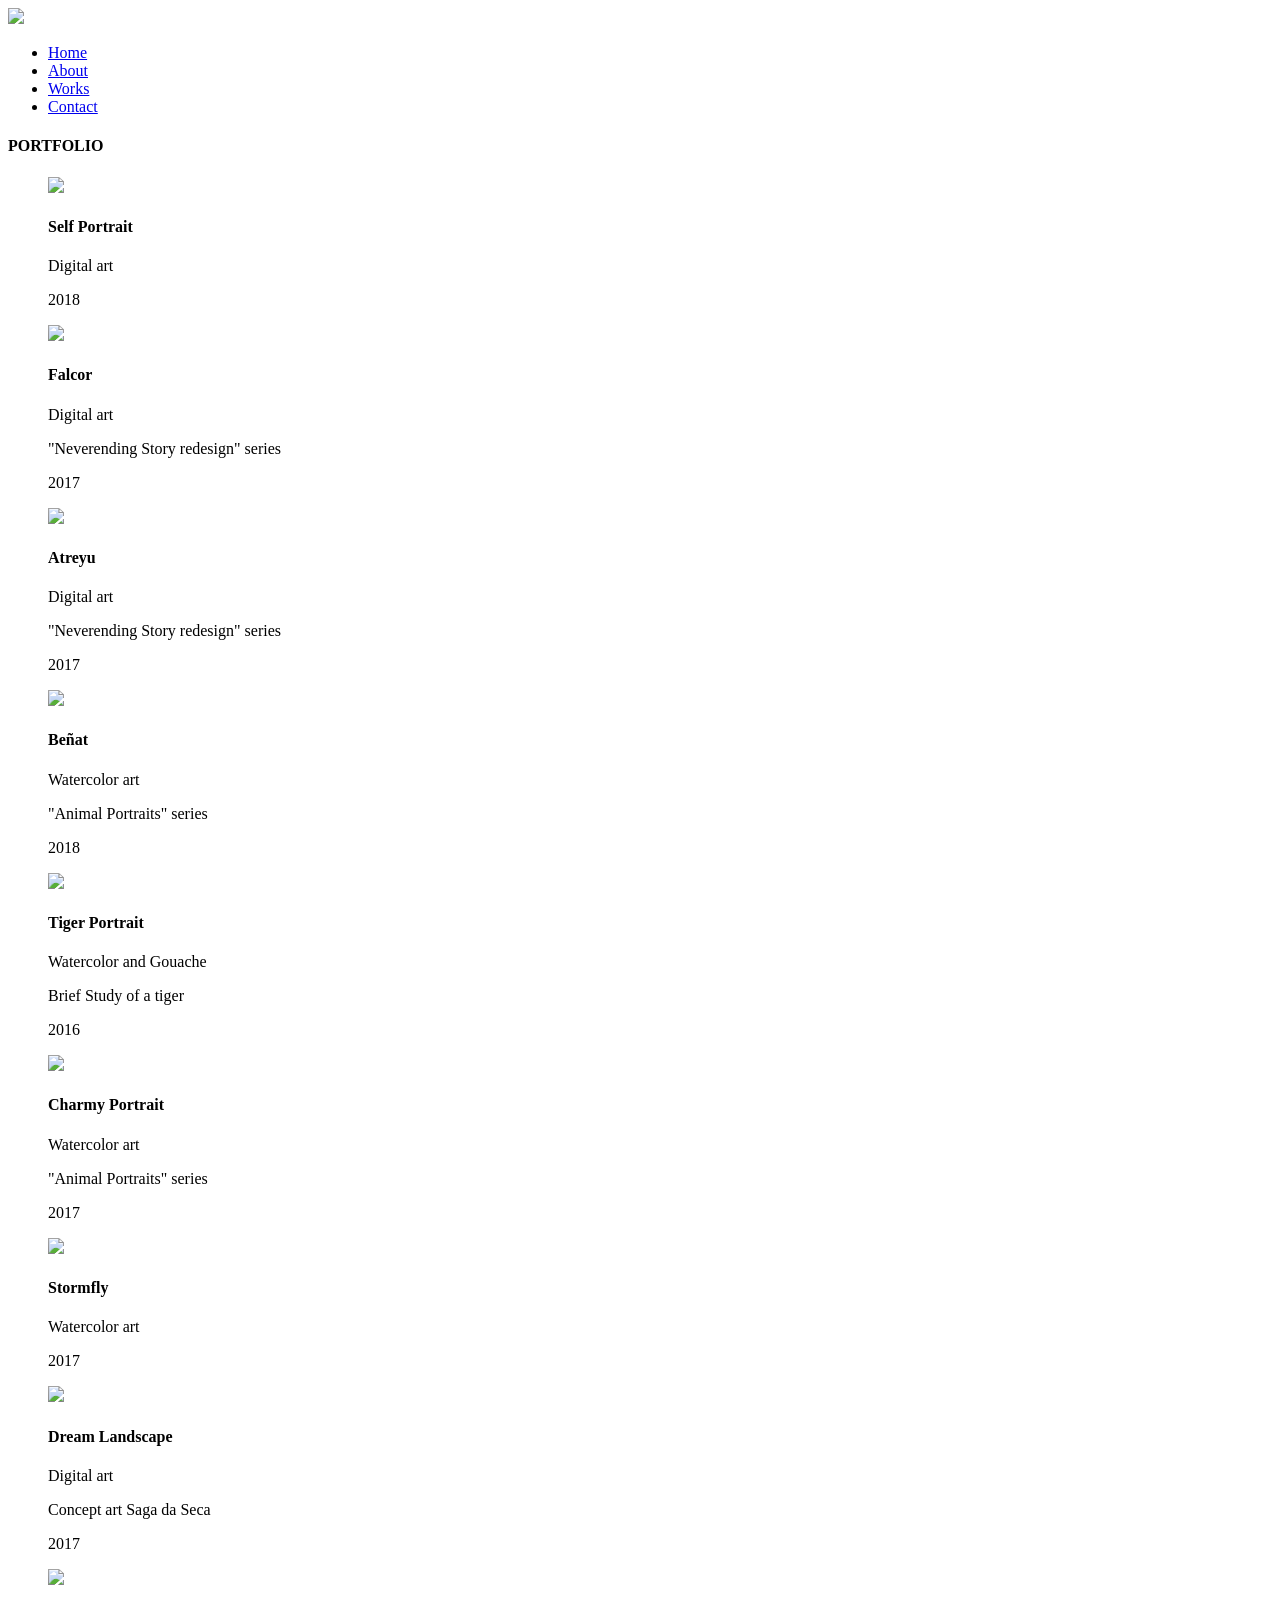
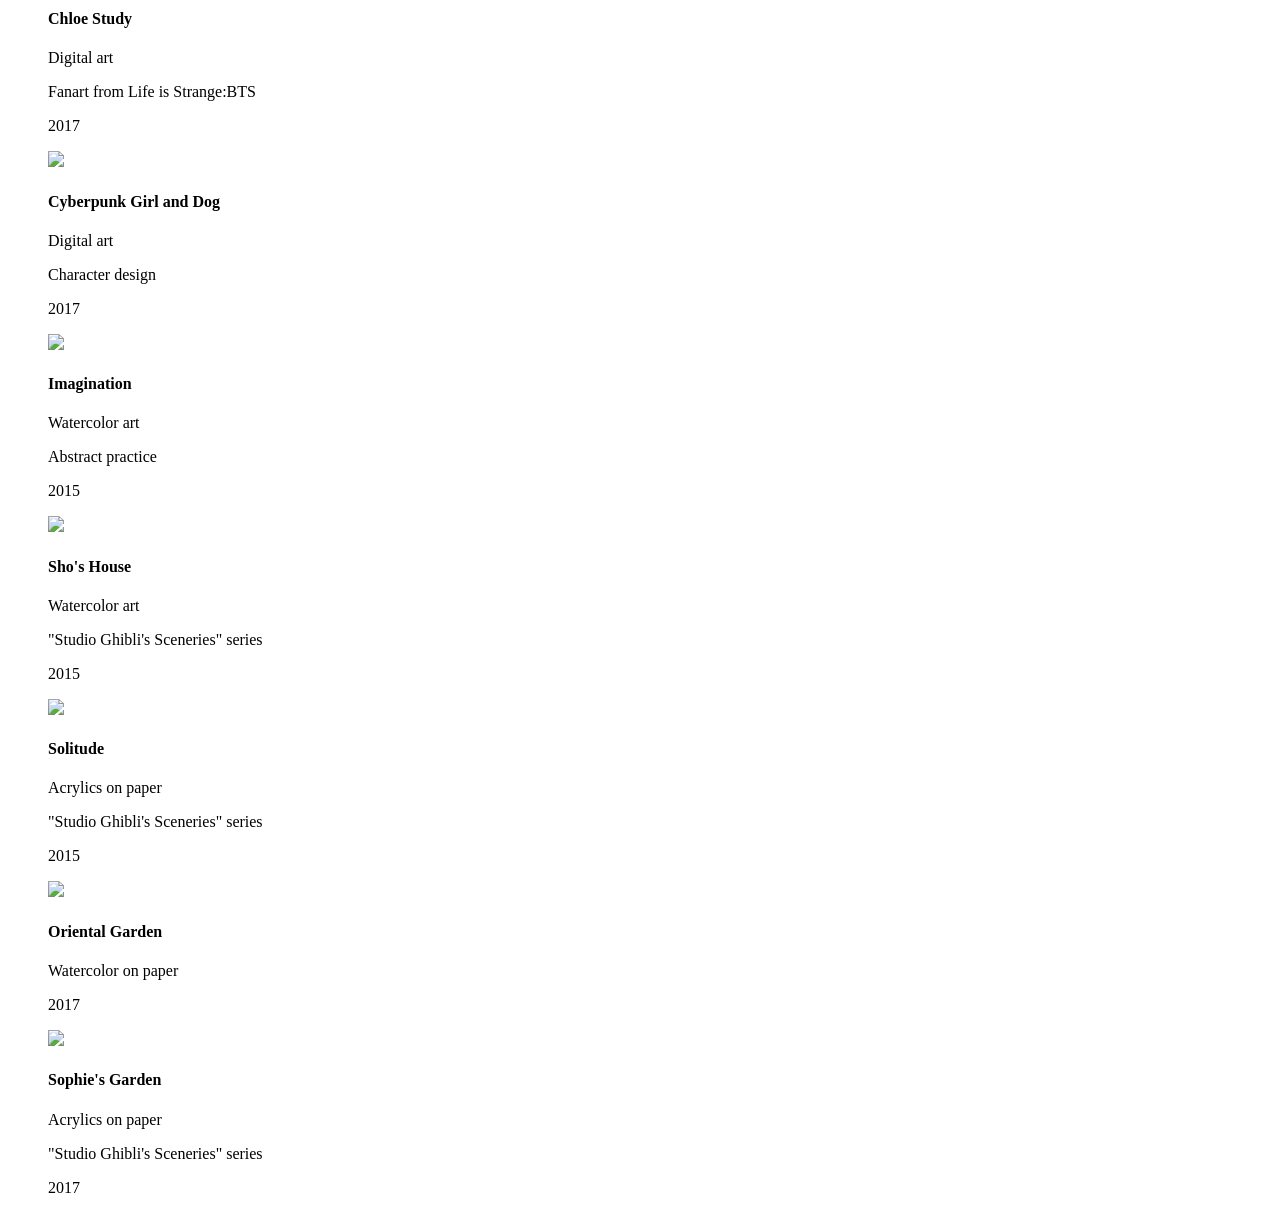
==== works.html @ 798eb846 "Create works.html" ====
<!DOCTYPE HTML>

<html lang="pt-br">
  <head>
		<title>Works</title>
		<meta charset="utf-8">
		<link rel="stylesheet" type="text/css" href="portfolio.css">
    <link  href="jquery.fancybox.min.css" rel="stylesheet">
    <script src="jquery-3.3.1.min.js"></script>
    <script type="text/javascript" src="script.js"></script>
    <script src="jquery.fancybox.min.js"></script>


	</head>

	<body class="news">
    <div id="wrapper">    
    	<header>
    		<a href="index.html">
    			<img class="left" src="logo.png">
    		</a>

    		<nav>
    			<ul class="right">
    				<li class="home"><a href="index.html">Home</a></li>
    				<li class="about"><a href="about.html">About </a></li>
    				<li class="works"><a href="works.html">Works </a></li>
    				<li class="contact"><a href="contato.html">Contact</a></li>
    			</ul>
    		</nav>
    	</header>
    		
      <!-- PORTFOLIO -->

    	<!-- Main Container -->
      <div class="container"> 
        <!-- Header -->
        <header class="header">
          <h4 class="logo">PORTFOLIO</h4>
    
        </header>

       <main class="site-wrapper">

         <section class="gallery">
           <figure class="gallery_item">
              <a data-fancybox="gallery" href="img1.jpg">
                <img src="tn1.jpg">
              </a>
             <figcaption class="gallery_image-caption">
                <h4> Self Portrait </h4><p class="tag">Digital art</p><p>2018</p>
             </figcaption>
           </figure>

           <figure class="gallery_item">
              <a data-fancybox="gallery" href="img2.png">
                <img src="tn2.jpg">
              </a>
             <figcaption class="gallery_image-caption">
                <h4> Falcor</h4><p class="tag">Digital art</p><p>"Neverending Story redesign" series</p><p>2017</p>
             </figcaption>
           </figure>

           <figure class="gallery_item">
              <a data-fancybox="gallery" href="img3.png">
                <img src="tn3.jpg">
              </a>
             <figcaption class="gallery_image-caption">
                <h4> Atreyu </h4><p class="tag">Digital art</p><p>"Neverending Story redesign" series</p><p>2017</p>
             </figcaption>
           </figure>



           <figure class="gallery_item">
              <a data-fancybox="gallery" href="img4.png">
                <img src="tn4.jpg">
              </a>
             <figcaption class="gallery_image-caption">
              <h4> Beñat </h4><p class="tag">Watercolor art</p><p>"Animal Portraits" series</p> <p>2018</p>
             </figcaption>
           </figure>

           <figure class="gallery_item">
              <a data-fancybox="gallery" href="img5.png">
                <img src="tn5.jpg">
              </a>
             <figcaption class="gallery_image-caption">
                <h4> Tiger Portrait </h4><p class="tag">Watercolor and Gouache</p><p> Brief Study of a tiger</p><p> 2016</p>
             </figcaption>
           </figure>      
                                
           <figure class="gallery_item">
              <a data-fancybox="gallery" href="img11.jpg">
                <img src="tn11.jpg">
              </a>
             <figcaption class="gallery_image-caption">
                <h4> Charmy Portrait </h4><p class="tag">Watercolor art</p><p>"Animal Portraits" series</p><p>2017</p>
             </figcaption>
           </figure>

            <figure class="gallery_item">
              <a data-fancybox="gallery" href="img12.jpg">
                <img src="tn12.jpg">
              </a>
             <figcaption class="gallery_image-caption">
                <h4> Stormfly </h4><p class="tag">Watercolor art</p><p></p><p>2017</p>
             </figcaption>
           </figure>

            <figure class="gallery_item">
              <a data-fancybox="gallery" href="img13.png">
                <img src="tn13.jpg">
              </a>
             <figcaption class="gallery_image-caption">
                <h4> Dream Landscape </h4><p class="tag">Digital art</p><p>Concept art Saga da Seca</p><p>2017</p>
             </figcaption>
           </figure>

            <figure class="gallery_item">
              <a data-fancybox="gallery" href="img14.png">
                <img src="tn14.jpg">
              </a>
             <figcaption class="gallery_image-caption">
                <h4> Chloe Study </h4><p class="tag">Digital art</p>Fanart from Life is Strange:BTS<p></p><p>2017</p>
             </figcaption>
           </figure>

            <figure class="gallery_item">
              <a data-fancybox="gallery" href="img15.png">
                <img src="tn15.jpg">
              </a>
             <figcaption class="gallery_image-caption">
                <h4> Cyberpunk Girl and Dog </h4><p class="tag">Digital art</p><p>Character design</p><p>2017</p>
             </figcaption>
           </figure>
           <figure class="gallery_item">
              <a data-fancybox="gallery" href="img6.png">
                <img src="tn6.jpg">
              </a>
             <figcaption class="gallery_image-caption">
                <h4>  Imagination </h4><p class="tag">Watercolor art</p><p>Abstract practice</p><p>2015</p>
             </figcaption>
           </figure>                           

           <figure class="gallery_item">
              <a data-fancybox="gallery" href="img7.png">
                <img src="tn7.jpg">
              </a>
             <figcaption class="gallery_image-caption">
                <h4>  Sho's House </h4><p class="tag">Watercolor art</p><p>"Studio Ghibli's Sceneries" series</p><p>2015
             </figcaption>
           </figure>

           <figure class="gallery_item">
              <a data-fancybox="gallery" href="img8.png">
                <img src="tn8.jpg">
              </a>
             <figcaption class="gallery_image-caption">
                <h4> Solitude </h4><p class="tag">Acrylics on paper</p><p>"Studio Ghibli's Sceneries" series</p><p>2015</p>
             </figcaption>
           </figure>

            <figure class="gallery_item">
              <a data-fancybox="gallery" href="img9.png">
                <img src="tn9.jpg">
              </a>
             <figcaption class="gallery_image-caption">
                <h4> Oriental Garden </h4><p class="tag">Watercolor on paper</p><p></p><p>2017</p>
             </figcaption>
           </figure>

            <figure class="gallery_item">
              <a data-fancybox="gallery" href="img10.jpg">
                <img src="tn10.jpg">
              </a>
             <figcaption class="gallery_image-caption">
                <h4> Sophie's Garden </h4><p class="tag">Acrylics on paper</p><p>"Studio Ghibli's Sceneries" series</p><p>2017</p>
             </figcaption>
           </figure>

       
         </section>
       </main>
      </div>
     </div>
  </body>
</html>
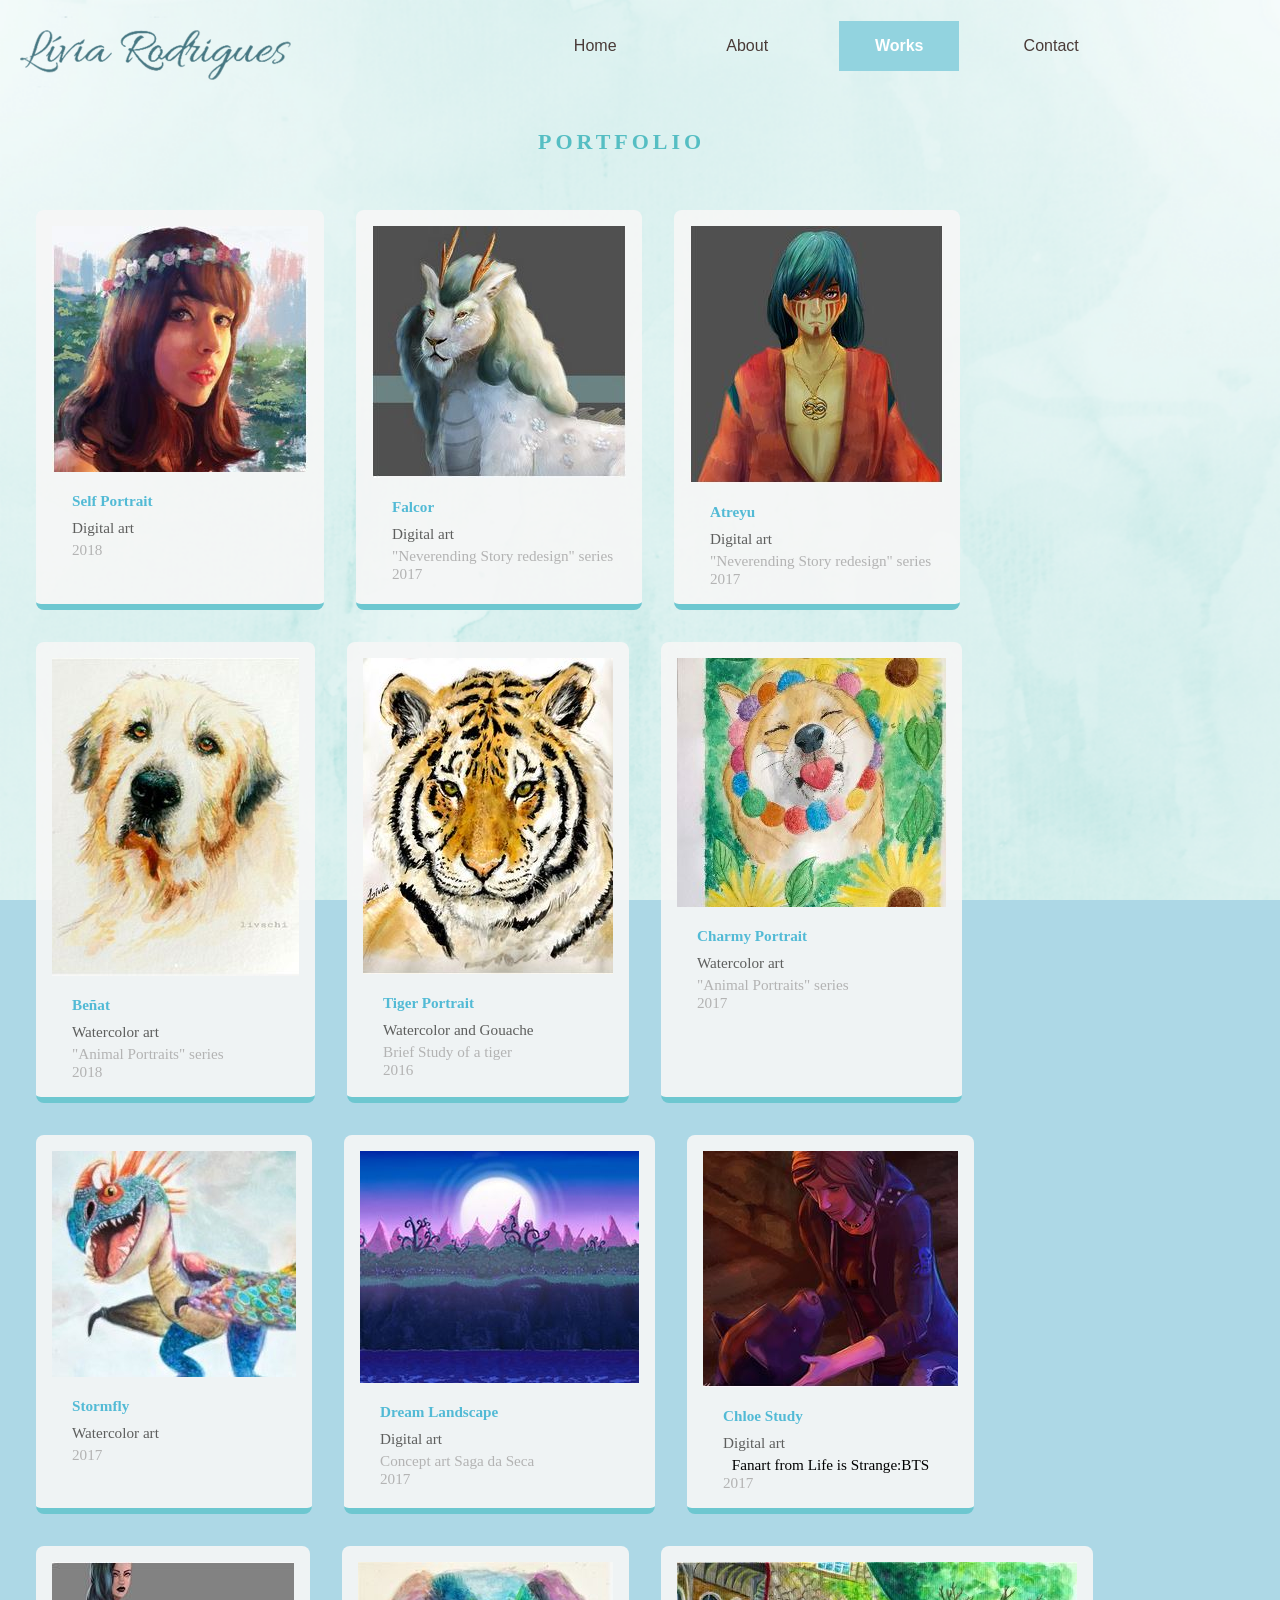
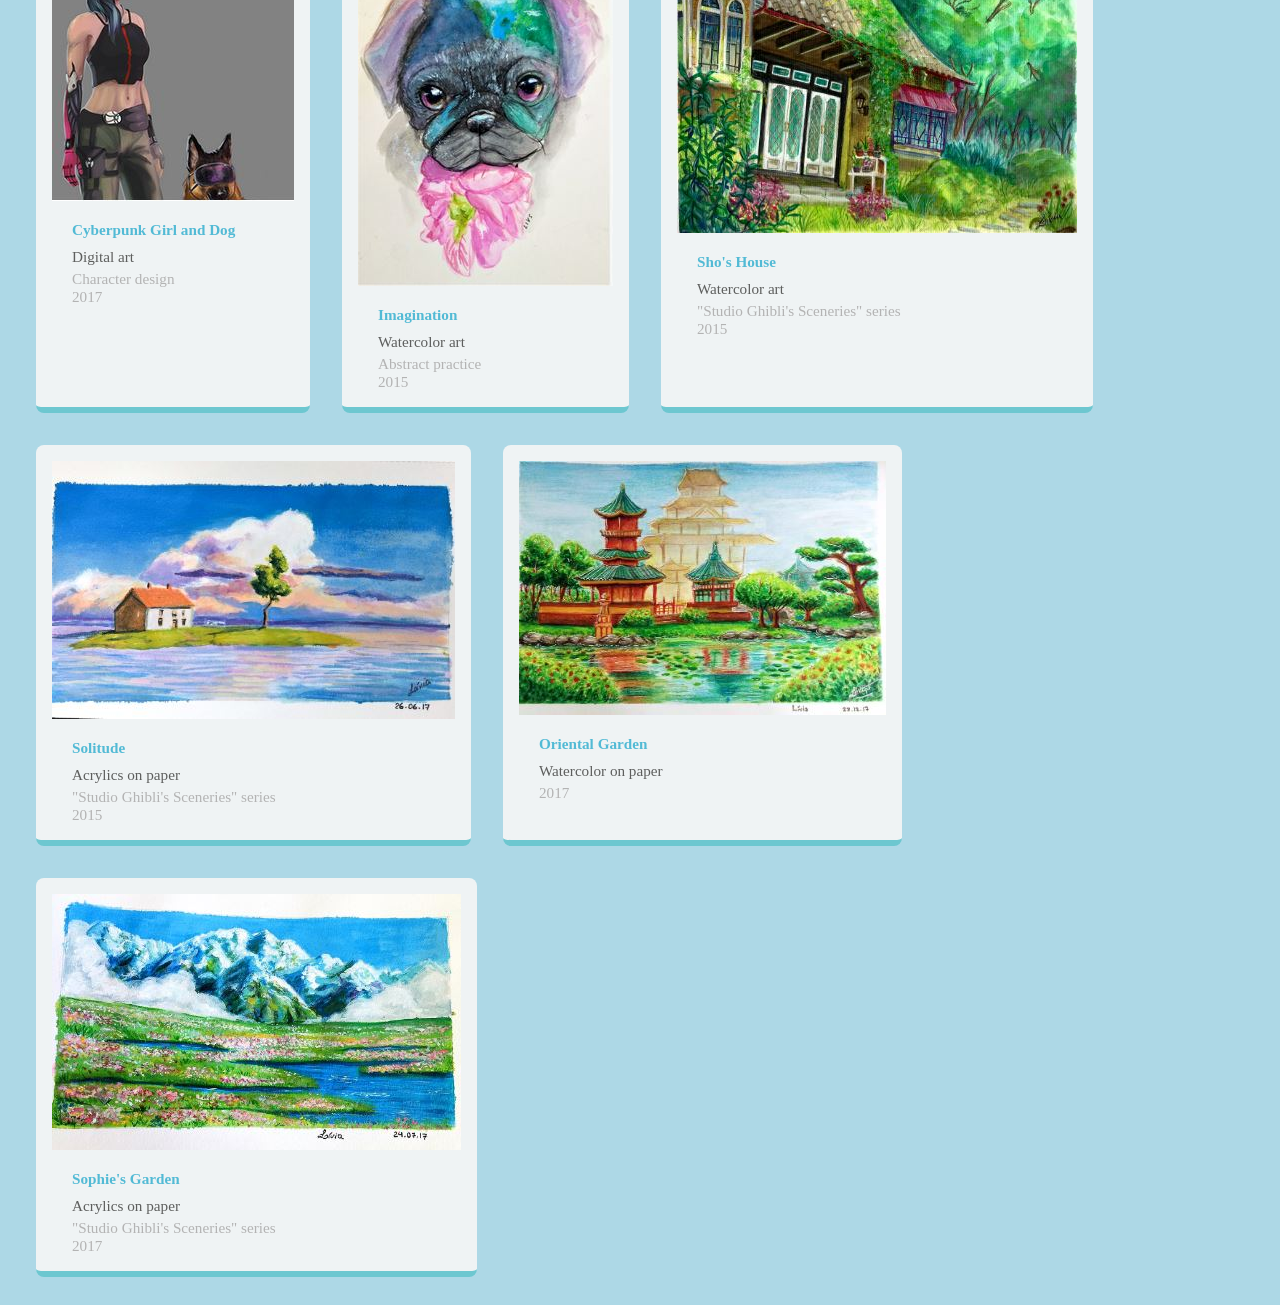
==== commit 1c5b2421: "Update works.html" ====
--- a/works.html
+++ b/works.html
@@ -45,7 +45,7 @@
          <section class="gallery">
            <figure class="gallery_item">
               <a data-fancybox="gallery" href="img1.jpg">
-                <img src="tn1.jpg">
+                <img src="tn1.JPG">
               </a>
              <figcaption class="gallery_image-caption">
                 <h4> Self Portrait </h4><p class="tag">Digital art</p><p>2018</p>
@@ -54,7 +54,7 @@
 
            <figure class="gallery_item">
               <a data-fancybox="gallery" href="img2.png">
-                <img src="tn2.jpg">
+                <img src="tn2.JPG">
               </a>
              <figcaption class="gallery_image-caption">
                 <h4> Falcor</h4><p class="tag">Digital art</p><p>"Neverending Story redesign" series</p><p>2017</p>
@@ -63,7 +63,7 @@
 
            <figure class="gallery_item">
               <a data-fancybox="gallery" href="img3.png">
-                <img src="tn3.jpg">
+                <img src="tn3.JPG">
               </a>
              <figcaption class="gallery_image-caption">
                 <h4> Atreyu </h4><p class="tag">Digital art</p><p>"Neverending Story redesign" series</p><p>2017</p>
@@ -74,7 +74,7 @@
 
            <figure class="gallery_item">
               <a data-fancybox="gallery" href="img4.png">
-                <img src="tn4.jpg">
+                <img src="tn4.JPG">
               </a>
              <figcaption class="gallery_image-caption">
               <h4> Beñat </h4><p class="tag">Watercolor art</p><p>"Animal Portraits" series</p> <p>2018</p>
@@ -83,7 +83,7 @@
 
            <figure class="gallery_item">
               <a data-fancybox="gallery" href="img5.png">
-                <img src="tn5.jpg">
+                <img src="tn5.JPG">
               </a>
              <figcaption class="gallery_image-caption">
                 <h4> Tiger Portrait </h4><p class="tag">Watercolor and Gouache</p><p> Brief Study of a tiger</p><p> 2016</p>
@@ -92,7 +92,7 @@
                                 
            <figure class="gallery_item">
               <a data-fancybox="gallery" href="img11.jpg">
-                <img src="tn11.jpg">
+                <img src="tn11.JPG">
               </a>
              <figcaption class="gallery_image-caption">
                 <h4> Charmy Portrait </h4><p class="tag">Watercolor art</p><p>"Animal Portraits" series</p><p>2017</p>
@@ -101,7 +101,7 @@
 
             <figure class="gallery_item">
               <a data-fancybox="gallery" href="img12.jpg">
-                <img src="tn12.jpg">
+                <img src="tn12.JPG">
               </a>
              <figcaption class="gallery_image-caption">
                 <h4> Stormfly </h4><p class="tag">Watercolor art</p><p></p><p>2017</p>
@@ -110,7 +110,7 @@
 
             <figure class="gallery_item">
               <a data-fancybox="gallery" href="img13.png">
-                <img src="tn13.jpg">
+                <img src="tn13.JPG">
               </a>
              <figcaption class="gallery_image-caption">
                 <h4> Dream Landscape </h4><p class="tag">Digital art</p><p>Concept art Saga da Seca</p><p>2017</p>
@@ -119,7 +119,7 @@
 
             <figure class="gallery_item">
               <a data-fancybox="gallery" href="img14.png">
-                <img src="tn14.jpg">
+                <img src="tn14.JPG">
               </a>
              <figcaption class="gallery_image-caption">
                 <h4> Chloe Study </h4><p class="tag">Digital art</p>Fanart from Life is Strange:BTS<p></p><p>2017</p>
@@ -128,7 +128,7 @@
 
             <figure class="gallery_item">
               <a data-fancybox="gallery" href="img15.png">
-                <img src="tn15.jpg">
+                <img src="tn15.JPG">
               </a>
              <figcaption class="gallery_image-caption">
                 <h4> Cyberpunk Girl and Dog </h4><p class="tag">Digital art</p><p>Character design</p><p>2017</p>
@@ -136,7 +136,7 @@
            </figure>
            <figure class="gallery_item">
               <a data-fancybox="gallery" href="img6.png">
-                <img src="tn6.jpg">
+                <img src="tn6.JPG">
               </a>
              <figcaption class="gallery_image-caption">
                 <h4>  Imagination </h4><p class="tag">Watercolor art</p><p>Abstract practice</p><p>2015</p>
@@ -145,7 +145,7 @@
 
            <figure class="gallery_item">
               <a data-fancybox="gallery" href="img7.png">
-                <img src="tn7.jpg">
+                <img src="tn7.JPG">
               </a>
              <figcaption class="gallery_image-caption">
                 <h4>  Sho's House </h4><p class="tag">Watercolor art</p><p>"Studio Ghibli's Sceneries" series</p><p>2015
@@ -154,7 +154,7 @@
 
            <figure class="gallery_item">
               <a data-fancybox="gallery" href="img8.png">
-                <img src="tn8.jpg">
+                <img src="tn8.JPG">
               </a>
              <figcaption class="gallery_image-caption">
                 <h4> Solitude </h4><p class="tag">Acrylics on paper</p><p>"Studio Ghibli's Sceneries" series</p><p>2015</p>
@@ -163,7 +163,7 @@
 
             <figure class="gallery_item">
               <a data-fancybox="gallery" href="img9.png">
-                <img src="tn9.jpg">
+                <img src="tn9.JPG">
               </a>
              <figcaption class="gallery_image-caption">
                 <h4> Oriental Garden </h4><p class="tag">Watercolor on paper</p><p></p><p>2017</p>
@@ -172,7 +172,7 @@
 
             <figure class="gallery_item">
               <a data-fancybox="gallery" href="img10.jpg">
-                <img src="tn10.jpg">
+                <img src="tn10.JPG">
               </a>
              <figcaption class="gallery_image-caption">
                 <h4> Sophie's Garden </h4><p class="tag">Acrylics on paper</p><p>"Studio Ghibli's Sceneries" series</p><p>2017</p>
--- a/portfolio.css
+++ b/portfolio.css
@@ -0,0 +1,370 @@
+#wrapper{
+    display:none;
+    height:100%;
+    width:100%;
+}
+
+.left {
+	float: left;
+	margin: 0px;
+	position: relative;
+	padding: 0px;
+}
+
+.form {
+	
+	font-family: 'Open Sans', sans-serif;
+	padding: 150px;
+		
+	
+}
+
+#foto {
+	
+}
+
+
+header {
+	width: 100%;
+	height: 5%;
+
+}
+
+.retrato {
+	float: left;
+	margin-top: 5%;
+	margin-right: 10px;
+	margin-bottom: 5px;
+	display: block;
+
+
+}
+
+.texto {
+	margin-top: 121px;
+	top: 18%;
+	font-family: 'Open Sans', sans-serif;
+	line-height: 20px;
+	color: #493a37;
+	padding-top: 21px;
+	padding-right: 21px;
+	padding-left: 21px;
+	padding-bottom: 21px;
+	text-align: left;
+	border-radius: 20px;
+	background-color: #eff9fa;
+}
+
+#foto {
+	max-width: 100%;
+	height:auto;
+}
+
+#laco {
+	right: 10%;
+	max-width: 100%;
+	height:auto;
+}
+
+
+h2 {
+	margin-left: 45%; 
+	font-family: 'Open Sans', sans-serif;
+	color: #493a37;
+	margin-top: -170px;
+   	position: absolute;
+	top: 50%;
+}
+
+body {
+	width: 94%;
+	margin: auto;
+	margin-right: 12px;
+	margin-bottom: 12px;
+	background-image: url("pagesbg.png");
+	background-size: cover;
+	background-repeat: repeat-x;
+	background-color: lightblue;
+	background-attachment: fixed;
+	margin-left: 20px;
+	margin-top: 0px;
+}
+
+.imagens {
+	padding: 15px;
+	position: relative;
+	left: 10px;
+	top: -20px;
+}
+
+
+nav ul{
+
+	list-style-type: none;
+	padding: 0px;
+	margin-right: 100px;
+	text-align: right;
+}
+
+nav li {
+
+	padding: 5px 16px;
+	text-align: center;
+	font-family: 'Open Sans', sans-serif;
+	font-size: 1em;
+	line-height: 30px;
+	height: 40px;
+}
+
+nav a {
+
+	text-decoration: none;
+	color: #493a37;
+	display: block;
+	transition: 1s background-color;
+}
+
+
+nav a:hover {
+	color: #9c837c;
+}
+
+nav a.active {
+	background: #92D3DF;
+	color: #FFFFFF;
+	font-weight: bold;
+}
+
+nav a:focus {
+	background-color: #fff;
+	color: #444;
+	cursor: default;
+}
+
+@media screen and (min-width: 600px) {
+	nav li {
+		width: 120px;
+		border-bottom: none;
+		height: 50px;
+		line-height: 50px;
+		font-size: 1em;
+		display: inline-block;
+		margin-right: -4px;
+	}
+}
+
+.name {
+	float:left;
+	margin-right: 5px;
+}
+
+.br {
+	clear:both;
+}
+
+
+input {
+    padding: 6px 6px;
+    margin: 15px 0px ;
+    box-sizing: border-box;
+	border: 2px #CAE6E8;
+	border-radius: 10px;
+	overflow: auto;
+	background-color: #FFFFFF;
+	
+}
+
+#email {
+	width: 60%;
+}
+
+#lastname {
+	width: 32.5%
+}
+
+#subject {
+	width: 60%;
+}
+
+#message {
+	width: 60%;
+	height: 110px;
+	 
+}
+
+input[type=submit] {
+    padding: 6px 6px;
+    margin: 5px 0;
+    box-sizing: border-box;
+
+}
+
+
+input,label {
+	display: block;
+	font-family: 'Open Sans', sans-serif;
+	font-size: 14px;
+	color: #4B403B;
+	
+}
+
+
+.center {
+
+    margin: auto;
+    width: 50%;
+    padding: 10px;
+}
+
+.button {
+	text-decoration: none;
+    background-color: #5CC5B5;
+    border: none;
+	font-family: 'Open Sans', sans-script;
+	width: 200px;
+	margin-top: 40px;
+	margin-right: auto;
+	margin-bottom: auto;
+	/*margin-left: auto;*/
+	padding-top: 20px;
+	padding-right: 10px;
+	padding-bottom: 20px;
+	padding-left: 10px;
+	text-align: center;
+	vertical-align: middle;
+	border-radius: 0px;
+	text-transform: uppercase;
+	font-weight: bold;
+	letter-spacing: 2px;
+	color: #442222;
+	transition: all 0.3s linear;
+}
+
+
+
+.button:hover {
+	background-color: #6DC7D0;
+	color: #FFFFFF;
+	cursor: pointer;
+}
+
+
+/*GALERIA CSS*/
+
+.logo {
+	color: #55BEC3;
+	font-weight: bold;
+	margin-left: auto;
+	letter-spacing: 4px;
+	margin-right: auto;
+	text-align: center;
+	padding-top: 15px;
+	line-height: 2em;
+	font-size: 22px;
+}
+
+
+.gallery{
+	width: 100%;
+	display: flex;
+	flex-flow: row wrap;
+}
+
+.gallery_item{
+	text-align: center;
+	float: left;
+	margin-top: 68px;
+	background-color: hsla(0,0%,97%,0.90);
+	padding-bottom: 15px;
+	margin-left: 1%;
+	margin-right: 0%;
+	border-radius: 8px;
+	padding-top: 15px;
+	border-bottom: 6px solid #6DC7D0;
+	padding-right: 0px;
+	padding-left: 0px;
+	box-sizing: border-box;
+	width: 100%;
+	padding: 1rem;
+	margin: 1rem;
+	box-shadow: 1px 2px 100px 2px rgba(160, 160, 160, 160, .5);
+}
+
+.gallery .gallery_item h4 {
+	margin-top: 5px;
+	margin-bottom: 5px;
+	color: #52BAD5;
+	text-align: left;
+	padding-left: 20px;
+	padding-right: 20px;
+}
+
+.gallery .gallery_item p {
+	margin: 0;
+	color: #B3B3B3;
+	text-align: left;
+	padding-left: 20px;
+}
+
+.gallery .gallery_item .tag {
+	color: #5D5E5D;
+	padding-bottom: 4px;
+	padding-top: 4px;
+	text-align: left;
+	padding-left: 20px;
+	padding-right: 20px;
+}
+
+.gallery_image{
+	width: 100%;
+	display: block;
+	
+}
+
+.gallery_image-caption {
+	margin-top: 1rem;
+	font-size: 0.95rem;
+
+}
+
+/*Gallery*/
+@media only screen and (min-width: 33.75em){
+	.gallery_item{
+		flex-basis:calc(50% - 2rem);
+	}
+
+	}
+}
+
+@media only screen and (min-width: 48em){
+	.gallery_item{
+		flex-basis:calc((100% / 3) - 2rem);
+	}
+
+}
+
+@media only screen and (min-width: 48em){
+	.gallery_item{
+		flex-basis:calc((100% / 4) - 2rem);
+	}
+
+}
+
+
+@media screen and (max-width: 960px) {
+
+
+	    nav li {
+		
+		width: 120px;
+		border-bottom: none;
+		height: 50px;
+		line-height: 50px;
+		font-size: 1.4em;
+		display: inline-block;
+		margin-right: -4px;
+		}
+		.left {
+			float: none;
+		}
+}
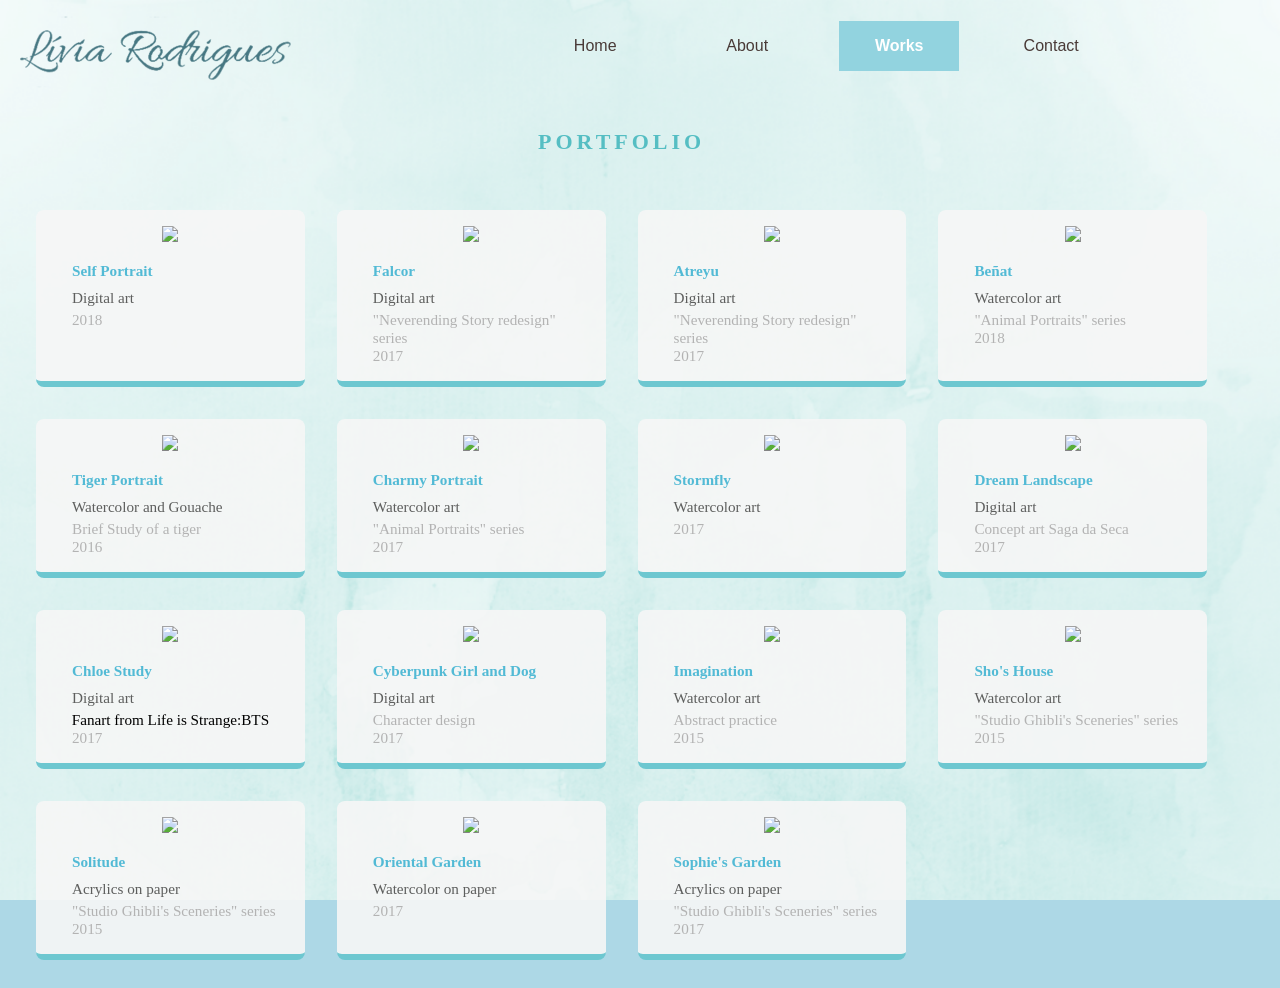
==== commit 90531854: "Update works.html" ====
--- a/works.html
+++ b/works.html
@@ -45,7 +45,7 @@
          <section class="gallery">
            <figure class="gallery_item">
               <a data-fancybox="gallery" href="img1.jpg">
-                <img src="tn1.JPG">
+                <img src="tn1.jpg">
               </a>
              <figcaption class="gallery_image-caption">
                 <h4> Self Portrait </h4><p class="tag">Digital art</p><p>2018</p>
@@ -54,7 +54,7 @@
 
            <figure class="gallery_item">
               <a data-fancybox="gallery" href="img2.png">
-                <img src="tn2.JPG">
+                <img src="tn2.jpg">
               </a>
              <figcaption class="gallery_image-caption">
                 <h4> Falcor</h4><p class="tag">Digital art</p><p>"Neverending Story redesign" series</p><p>2017</p>
@@ -63,7 +63,7 @@
 
            <figure class="gallery_item">
               <a data-fancybox="gallery" href="img3.png">
-                <img src="tn3.JPG">
+                <img src="tn3.jpg">
               </a>
              <figcaption class="gallery_image-caption">
                 <h4> Atreyu </h4><p class="tag">Digital art</p><p>"Neverending Story redesign" series</p><p>2017</p>
@@ -74,7 +74,7 @@
 
            <figure class="gallery_item">
               <a data-fancybox="gallery" href="img4.png">
-                <img src="tn4.JPG">
+                <img src="tn4.jpg">
               </a>
              <figcaption class="gallery_image-caption">
               <h4> Beñat </h4><p class="tag">Watercolor art</p><p>"Animal Portraits" series</p> <p>2018</p>
@@ -83,7 +83,7 @@
 
            <figure class="gallery_item">
               <a data-fancybox="gallery" href="img5.png">
-                <img src="tn5.JPG">
+                <img src="tn5.jpg">
               </a>
              <figcaption class="gallery_image-caption">
                 <h4> Tiger Portrait </h4><p class="tag">Watercolor and Gouache</p><p> Brief Study of a tiger</p><p> 2016</p>
@@ -92,7 +92,7 @@
                                 
            <figure class="gallery_item">
               <a data-fancybox="gallery" href="img11.jpg">
-                <img src="tn11.JPG">
+                <img src="tn11.jpg">
               </a>
              <figcaption class="gallery_image-caption">
                 <h4> Charmy Portrait </h4><p class="tag">Watercolor art</p><p>"Animal Portraits" series</p><p>2017</p>
@@ -101,7 +101,7 @@
 
             <figure class="gallery_item">
               <a data-fancybox="gallery" href="img12.jpg">
-                <img src="tn12.JPG">
+                <img src="tn12.jpg">
               </a>
              <figcaption class="gallery_image-caption">
                 <h4> Stormfly </h4><p class="tag">Watercolor art</p><p></p><p>2017</p>
@@ -110,7 +110,7 @@
 
             <figure class="gallery_item">
               <a data-fancybox="gallery" href="img13.png">
-                <img src="tn13.JPG">
+                <img src="tn13.jpg">
               </a>
              <figcaption class="gallery_image-caption">
                 <h4> Dream Landscape </h4><p class="tag">Digital art</p><p>Concept art Saga da Seca</p><p>2017</p>
@@ -119,7 +119,7 @@
 
             <figure class="gallery_item">
               <a data-fancybox="gallery" href="img14.png">
-                <img src="tn14.JPG">
+                <img src="tn14.jpg">
               </a>
              <figcaption class="gallery_image-caption">
                 <h4> Chloe Study </h4><p class="tag">Digital art</p>Fanart from Life is Strange:BTS<p></p><p>2017</p>
@@ -128,7 +128,7 @@
 
             <figure class="gallery_item">
               <a data-fancybox="gallery" href="img15.png">
-                <img src="tn15.JPG">
+                <img src="tn15.jpg">
               </a>
              <figcaption class="gallery_image-caption">
                 <h4> Cyberpunk Girl and Dog </h4><p class="tag">Digital art</p><p>Character design</p><p>2017</p>
@@ -136,7 +136,7 @@
            </figure>
            <figure class="gallery_item">
               <a data-fancybox="gallery" href="img6.png">
-                <img src="tn6.JPG">
+                <img src="tn6.jpg">
               </a>
              <figcaption class="gallery_image-caption">
                 <h4>  Imagination </h4><p class="tag">Watercolor art</p><p>Abstract practice</p><p>2015</p>
@@ -145,7 +145,7 @@
 
            <figure class="gallery_item">
               <a data-fancybox="gallery" href="img7.png">
-                <img src="tn7.JPG">
+                <img src="tn7.jpg">
               </a>
              <figcaption class="gallery_image-caption">
                 <h4>  Sho's House </h4><p class="tag">Watercolor art</p><p>"Studio Ghibli's Sceneries" series</p><p>2015
@@ -154,7 +154,7 @@
 
            <figure class="gallery_item">
               <a data-fancybox="gallery" href="img8.png">
-                <img src="tn8.JPG">
+                <img src="tn8.jpg">
               </a>
              <figcaption class="gallery_image-caption">
                 <h4> Solitude </h4><p class="tag">Acrylics on paper</p><p>"Studio Ghibli's Sceneries" series</p><p>2015</p>
@@ -163,7 +163,7 @@
 
             <figure class="gallery_item">
               <a data-fancybox="gallery" href="img9.png">
-                <img src="tn9.JPG">
+                <img src="tn9.jpg">
               </a>
              <figcaption class="gallery_image-caption">
                 <h4> Oriental Garden </h4><p class="tag">Watercolor on paper</p><p></p><p>2017</p>
@@ -172,7 +172,7 @@
 
             <figure class="gallery_item">
               <a data-fancybox="gallery" href="img10.jpg">
-                <img src="tn10.JPG">
+                <img src="tn10.jpg">
               </a>
              <figcaption class="gallery_image-caption">
                 <h4> Sophie's Garden </h4><p class="tag">Acrylics on paper</p><p>"Studio Ghibli's Sceneries" series</p><p>2017</p>
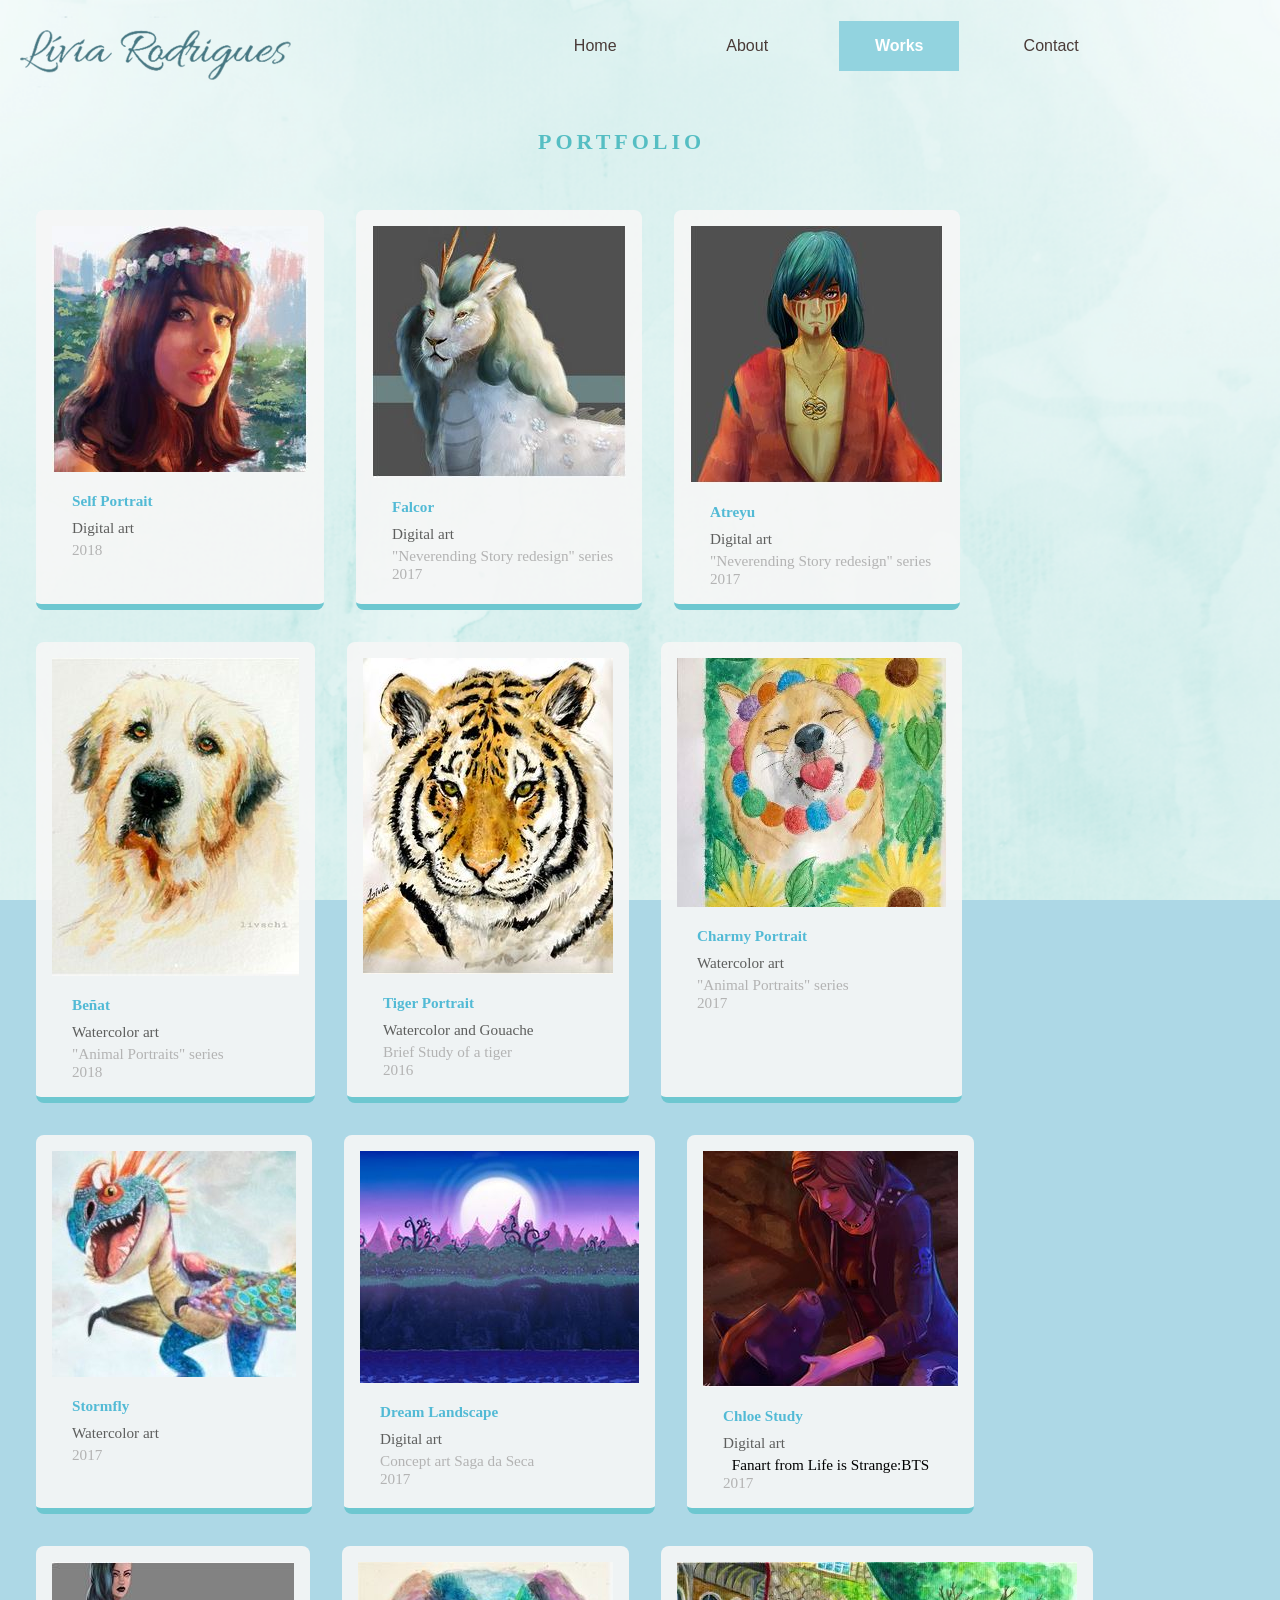
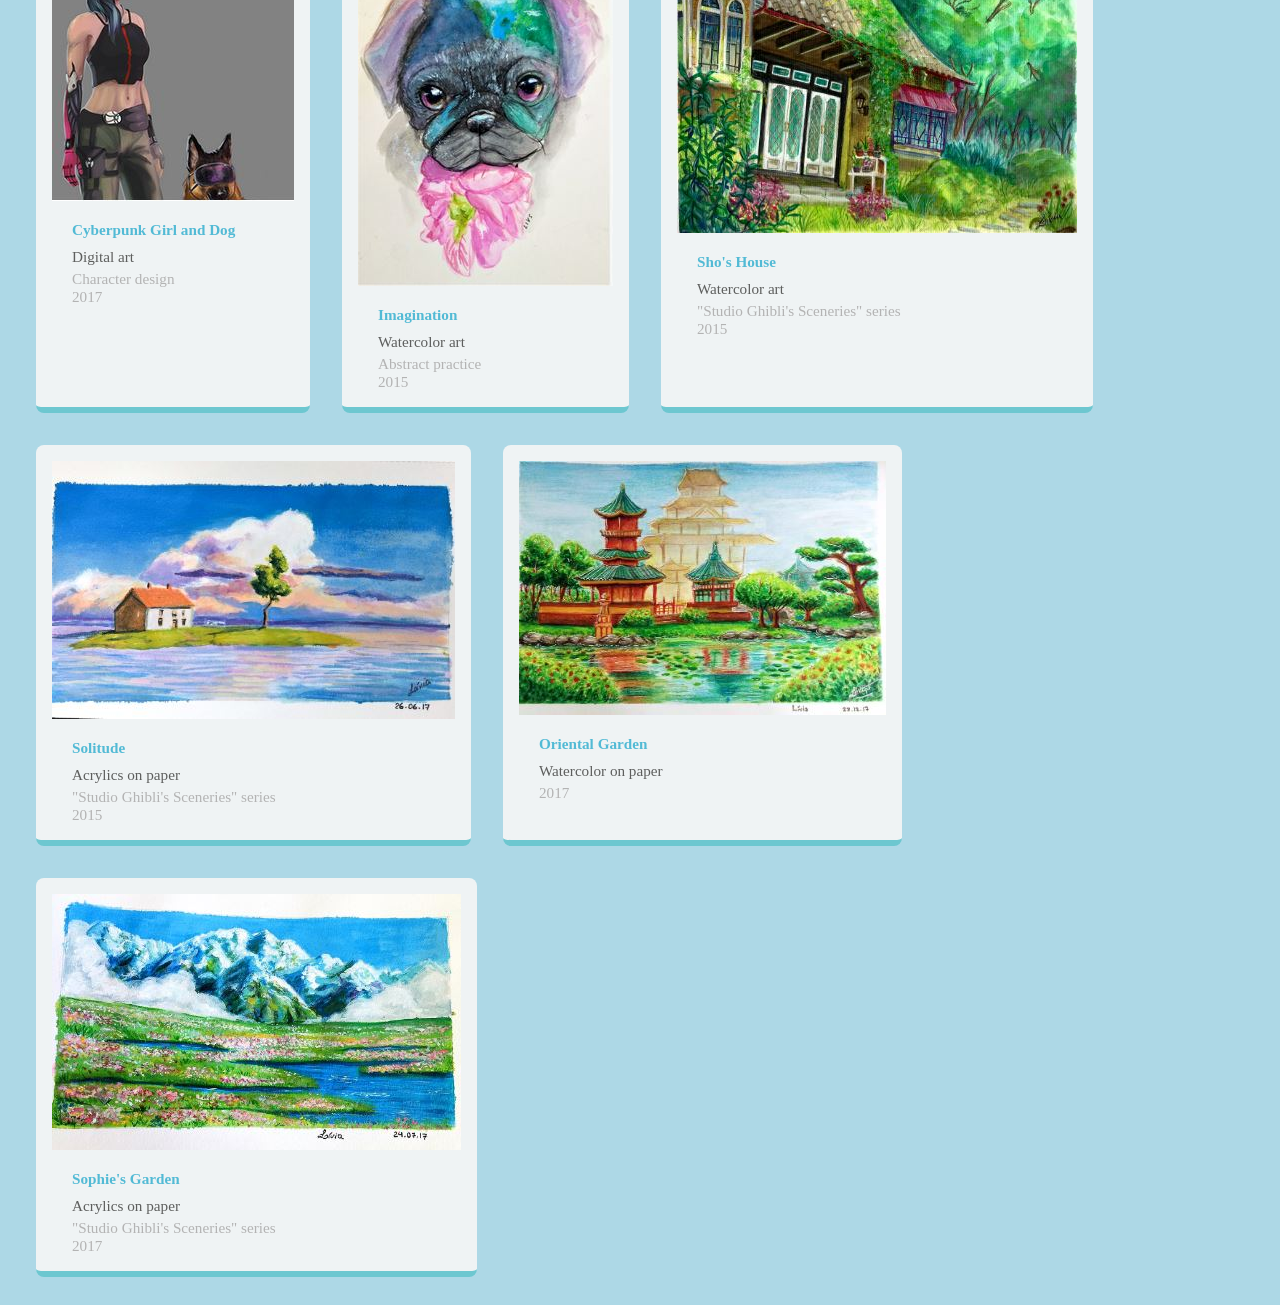
==== commit eb9daae4: "Create works.html" ====
--- a/works.html
+++ b/works.html
@@ -16,13 +16,13 @@
 	<body class="news">
     <div id="wrapper">    
     	<header>
-    		<a href="index.html">
+    		<a href="Home Page.html">
     			<img class="left" src="logo.png">
     		</a>
 
     		<nav>
     			<ul class="right">
-    				<li class="home"><a href="index.html">Home</a></li>
+    				<li class="home"><a href="Home Page.html">Home</a></li>
     				<li class="about"><a href="about.html">About </a></li>
     				<li class="works"><a href="works.html">Works </a></li>
     				<li class="contact"><a href="contato.html">Contact</a></li>
